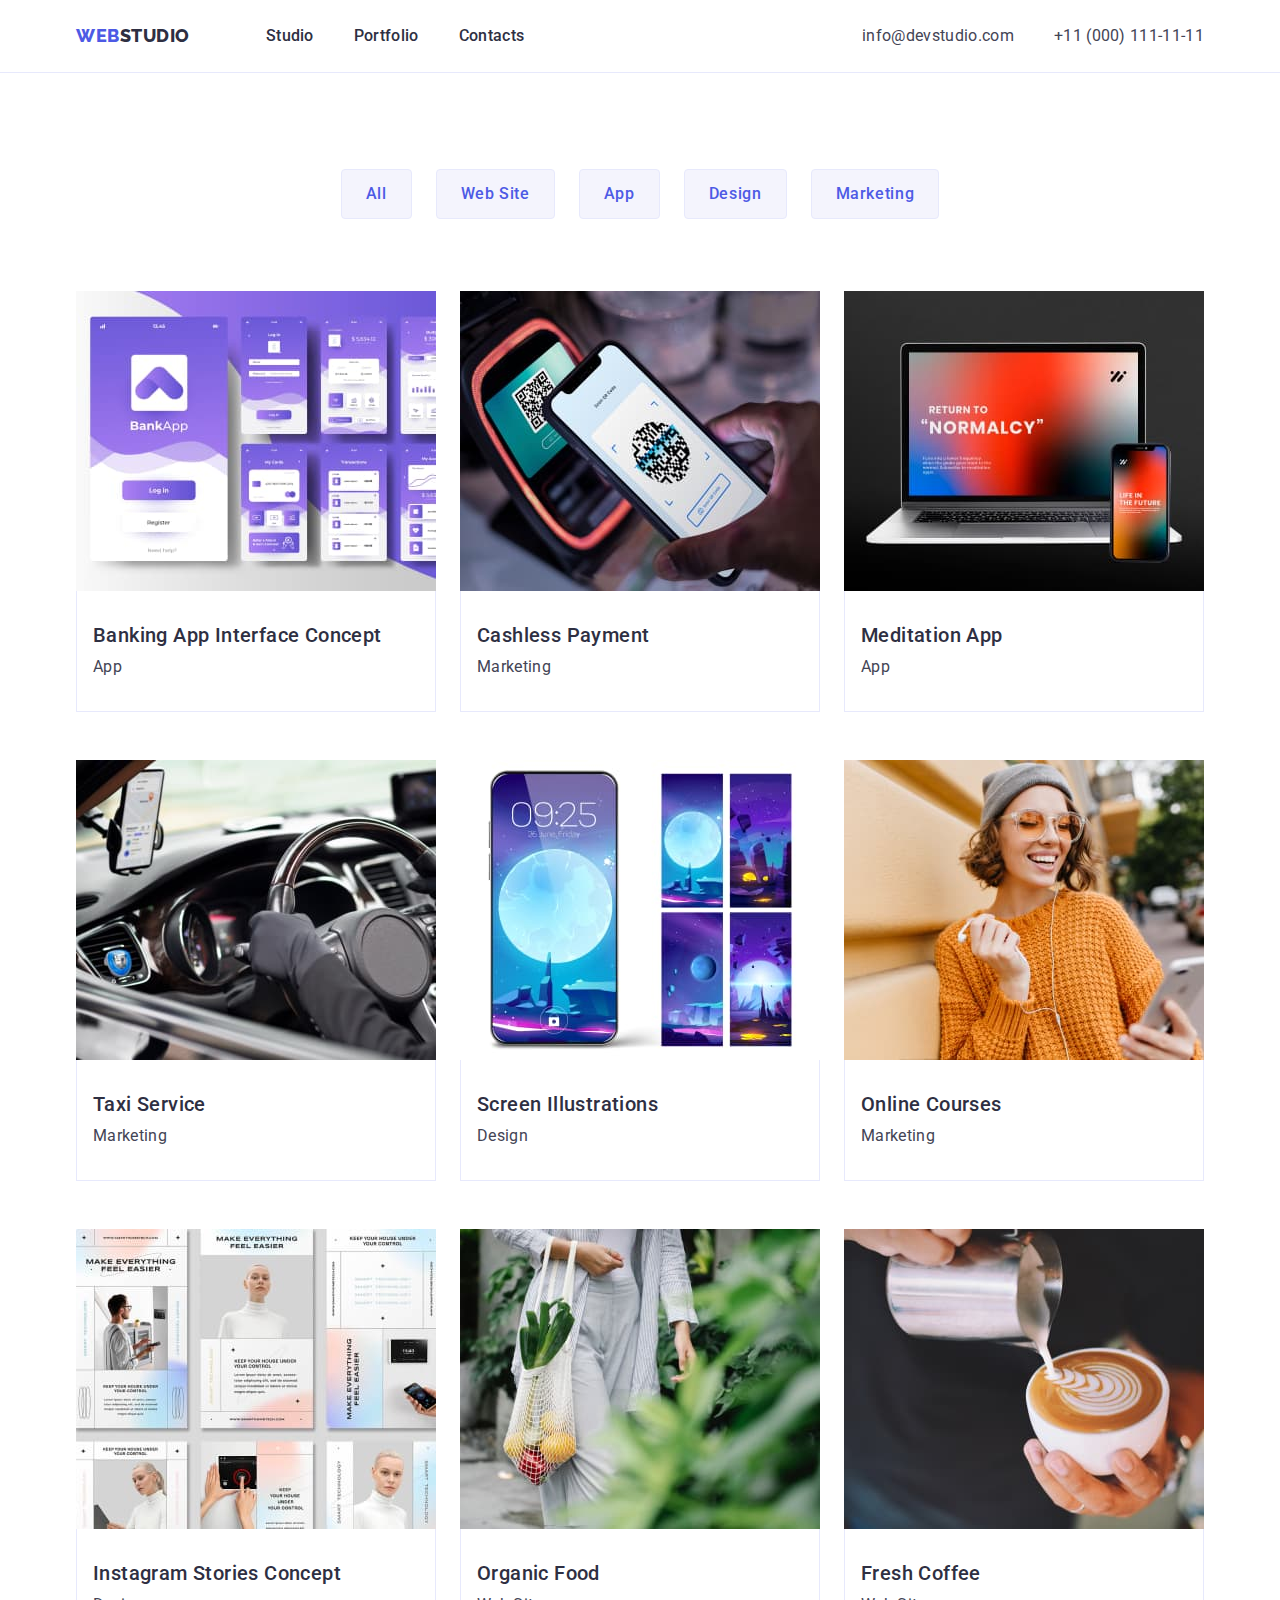
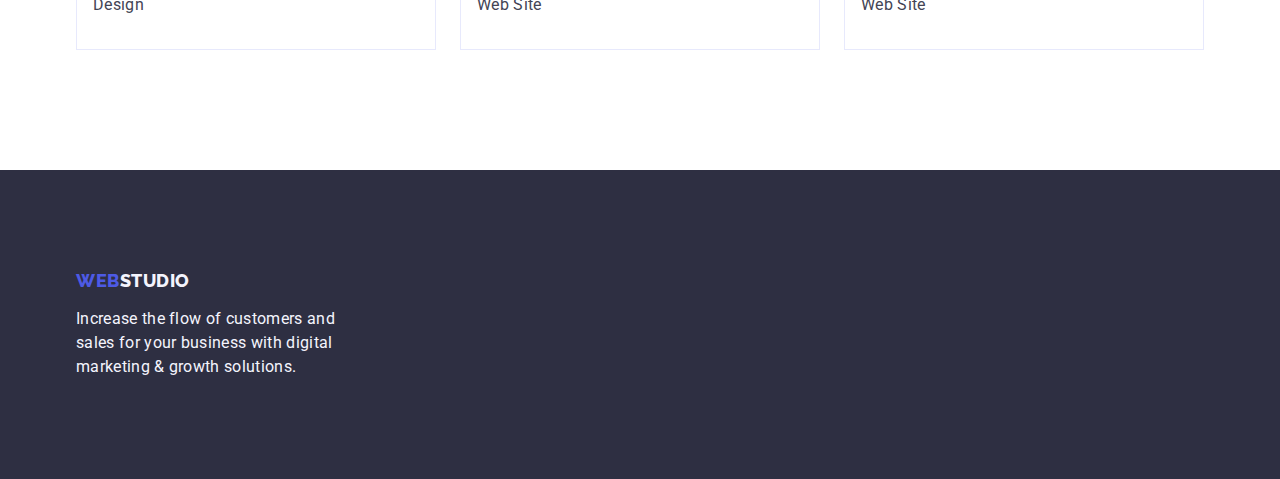
==== portfolio.html @ 90dc8273 "Initial commit" ====
<!DOCTYPE html>
<html lang="en">
  <head>
    <meta charset="UTF-8" />
    <meta http-equiv="X-UA-Compatible" content="IE=edge" />
    <meta name="viewport" content="width=device-width, initial-scale=1.0" />
    <title>WebStudio</title>
    <link href="https://cdn.jsdelivr.net/npm/modern-normalize@1.1.0/modern-normalize.min.css" rel="stylesheet">
    <link rel="stylesheet" href="./css/styles.css" />
    <link rel="preconnect" href="https://fonts.googleapis.com" />
    <link rel="preconnect" href="https://fonts.gstatic.com" crossorigin />
    <link
      href="https://fonts.googleapis.com/css2?family=Raleway:wght@800&family=Roboto:wght@400;500;700&display=swap"
      rel="stylesheet"
    />
  </head>
  <body>
    <!-- Header -->
    <header class="header"> <div class="container flex-container">
      <!-- Menu Hav -->
      <nav class="header-nav flex-container">
      <!-- Logo -->
        <a href="./index.html" class="link logo">Web<span class="header-logo">Studio</span></a>
        <ul class="header-menu list flex-container">
          <li class="header-flex-element">
            <a href="./index.html" class="link">Studio</a>
          </li>
          <li class="header-flex-element">
            <a href="./portfolio.html" class="link">Portfolio</a>
          </li>
          <li class="header-flex-element">
            <a href="" class="link">Contacts</a>
          </li>
        </ul>
      </nav>
      <!-- Contacts -->
      <address class="header-contacts">
        <ul class="list flex-container">
          <li class="header-flex-element">
            <a href="mailto:info@devstudio.com" class="link">info@devstudio.com</a>
          </li>
          <li class="header-flex-element">
           <a href="tel:+110001111111" class="link">+11 (000) 111-11-11</a>
         </li>
        </ul>
      </address>
    </div> </header>

    <!-- Main content -->
    <main>
      <!-- Section portfolio -->
      <section class="portfolio"> <div class="container">
        <h1 class="visually-hidden">Portfolio</h1>
        <ul class="portfolio-btn-list list flex-container">
          <li><button type="button" class="portfolio-btn">All</button></li>
          <li><button type="button" class="portfolio-btn">Web Site</button></li>
          <li><button type="button" class="portfolio-btn">App</button></li>
          <li><button type="button" class="portfolio-btn">Design</button></li>
          <li><button type="button" class="portfolio-btn">Marketing</button></li>
        </ul>
        <ul class="portfolio-card-list list flex-container">
          <li class="portfolio-card-list-item">
            <a href="" class="link">
              <img
                src="./images/row_1/Row1_Card1.jpg"
                alt="Banking app layout"
                width="360"
                height="300"
              />
              <div class="portfolio-card-list-desc">
              <h2 class="subtitle">Banking App Interface Concept</h2>
              <p class="desc">App</p>
              </div>
            </a>
          </li>
          <li class="portfolio-card-list-item">
            <a href="" class="link">
              <img
                src="./images/row_1/Row1_Card2.jpg"
                alt="A person makes a payment using a mobile phone"
                width="360"
                height="300"
              />
              <div class="portfolio-card-list-desc">
              <h2 class="subtitle">Cashless Payment</h2>
              <p class="desc">Marketing</p>
              </div>
            </a>
          </li>
          <li class="portfolio-card-list-item">
            <a href="" class="link">
              <img
                src="./images/row_1/Row1_Card3.jpg"
                alt="Meditation app is opened on laptop and phone"
                width="360"
                height="300"
              />
              <div class="portfolio-card-list-desc">
              <h2 class="subtitle">Meditation App</h2>
              <p class="desc">App</p>
              </div>
            </a>
          </li>
          <li class="portfolio-card-list-item">
            <a href="" class="link">
              <img
                src="./images/row_2/Row2_Card1.jpg"
                alt="Car steering wheel"
                width="360"
                height="300"
              />
              <div class="portfolio-card-list-desc">
              <h2 class="subtitle">Taxi Service</h2>
              <p class="desc">Marketing</p>
              </div>
            </a>
          </li>
          <li class="portfolio-card-list-item">
            <a href="" class="link">
              <img
                src="./images/row_2/Row2_Card2.jpg"
                alt="A version of the illustration on the phone screen and a picture"
                width="360"
                height="300"
              />
              <div class="portfolio-card-list-desc">
              <h2 class="subtitle">Screen Illustrations</h2>
              <p class="desc">Design</p>
              </div>
            </a>
          </li>
          <li class="portfolio-card-list-item">
            <a href="" class="link">
              <img
                src="./images/row_2/Row2_Card3.jpg"
                alt="A girl on the street is at an online meeting"
                width="360"
                height="300"
              />
              <div class="portfolio-card-list-desc">
              <h2 class="subtitle">Online Courses</h2>
              <p class="desc">Marketing</p>
              </div>
            </a>
          </li>
          <li class="portfolio-card-list-item">
            <a href="" class="link">
              <img
                src="./images/row_3/Row3_Card1.jpg"
                alt="Layout of an Instagram stories concept "
                width="360"
                height="300"
              />
              <div class="portfolio-card-list-desc">
              <h2 class="subtitle">Instagram Stories Concept</h2>
              <p class="desc">Design</p>
              </div>
            </a>
          </li>
          <li class="portfolio-card-list-item">
            <a href="" class="link">
              <img
                src="./images/row_3/Row3_Card2.jpg"
                alt="A food with food in an eco-bag"
                width="360"
                height="300"
              />
              <div class="portfolio-card-list-desc">
              <h2 class="subtitle">Organic Food</h2>
              <p class="desc">Web Site</p>
            </div>
            </a>
          </li>
          <li class="portfolio-card-list-item">
            <a href="" class="link">
              <img
                src="./images/row_3/Row3_Card3.jpg"
                alt="Barista makes cappuccino"
                width="360"
                height="300"
              />
              <div class="portfolio-card-list-desc">
              <h2 class="subtitle">Fresh Coffee</h2>
              <p class="desc">Web Site</p>
            </div>
            </a>
          </li>
        </ul>
      </div></section>
    </main>

    <!-- Footer -->
    <footer class="footer"> <div class="container">
      <a href="./index.html" class="link logo"
        >Web<span class="footer-logo">Studio</span></a
      >
      <p class="footer-desc">
        Increase the flow of customers and sales for your business with digital
        marketing &#x26; growth solutions.
      </p>
    </div></footer>
  </body>
</html>
---- css/styles.css ----
:root {
	/* Colors */
	--iris: #4d5ae5;
	--ocean: #404bbf;
	--navy-blue: #2e2f42;
	--green: #31d0aa;
	--slate: #434455;
	--light-slate: #8e8f99;
	--cornflower: #e7e9fc;
	--cloud: #f4f4fd;
	--navy-blue-modal: #2e2f42;
	--grey: #2e2f42;
	--white: #ffffff;
	--dairy: #fcfcfc;
	/* Fonts */
	--primary-font: Roboto, sans-serif;
	--secondary-font: Raleway, sans-serif;
}

body {
    background-color: var(--white);
    font-family: var(--primary-font);
	font-weight: 400;
    font-size: 16px;
    line-height: 1.5;
	letter-spacing: 0.02em; 
	font-style: normal;
    color: var(--slate);
}

/* Reset */
h1, h2, h3, h4, h5, h6, p {
	margin: 0;
}
.link {
	text-decoration: none;
	color: currentColor;}
.list {
	margin: 0;
	padding: 0;
	list-style: none;}
img {
	display: block;
	max-width: 100%;
	height: auto;
}
.visually-hidden {
	position: absolute;
	width: 1px;
	height: 1px;
	margin: -1px;
	border: 0;
	padding: 0;
	
	white-space: nowrap;
	clip-path: inset(100%);
	clip: rect(0 0 0 0);
	overflow: hidden;
}

/* Recurring classes */
.title {
	font-weight: 700;
	font-size: 36px;
	line-height: 1.11;
	letter-spacing: 0.02em;
	text-align: center;
	text-transform: capitalize;
	color: var(--navy-blue);
	margin-bottom: 72px;
}
.subtitle {
	font-weight: 500;
	font-size: 20px;
	line-height: 1.2;
	letter-spacing: 0.02em;
	color: var(--navy-blue);
	margin-bottom: 8px;
}
.desc {
	letter-spacing: 0.02em; 
}
.container { 
	max-width: 1158px; 
	padding: 0 15px; 
	margin: 0 auto; 
}
.flex-container {
	display: flex;
	align-items: center;
}
.flex-container li:last-child {
	margin-right: 0;
}

/* Header */
	.header {
    	background-color: var(--white);
		border-bottom: 1px solid var(--cornflower);
	}
	.header-flex-element {
		margin-right: 40px;
	}

	/* Logo */
	.logo {
   		font-family: var(--secondary-font);
    	font-size: 18px;
    	font-weight: 800;
		line-height: 1.17;
		letter-spacing: 0.03em;
		color: var(--iris);
		text-transform: uppercase;
		margin-right: 76px;
	}
	.header-logo {
		font-family: var(--secondary-font);
    	font-size: 18px;
    	font-weight: 800;
		line-height: 1.17;
		letter-spacing: 0.03em;
		color: var(--navy-blue);
		text-transform: uppercase;
	}

	/* Nav */
	.header-nav {
		margin-right: auto;
	}
	.header-menu a {
		font-weight: 500;
		color: var(--navy-blue);
		padding: 24px 0px;
		display: block;
	}
	.header-menu a:hover {
		color: var(--ocean);
	}
	.header-menu a:focus {
		color: var(--ocean);
	}

	/* Contacts */
	.header-contacts {
		font-style: normal;
	}
	.header-contacts a {
		color: var(--slate);
		padding: 24px 0px;
	}
	.header-contacts a:hover {
		color: var(--ocean);
	}
	.header-contacts a:focus {
		color: var(--ocean);
	}

/* Hero image */
	.studio {
		background-color: var(--navy-blue);
		padding: 188px 0px;
	}
	.hero-title {
		font-weight: 700;
		font-size: 56px;
		line-height: 1.07;
		letter-spacing: 0.02em;
		color: var(--white);
		text-align: center;
		max-width: 496px;
		margin-right: auto;
  		margin-left: auto;
	}
	.hero-btn {
		font-family: inherit;
		font-weight: 500;
		font-size: 16px;
    	line-height: 1.5;
		letter-spacing: 0.04em;
		align-items: center;
		color: var(--white);
		background-color: var(--iris);
		cursor: pointer;
		margin: 0 auto;
  		display: block;
		margin-top: 48px;
		min-width: 169px;
		min-height: 56px;
		box-shadow: 0px 4px 4px rgba(0, 0, 0, 0.15);
		border: 0px;
		border-radius: 4px;
	}
	.hero-btn:hover {
		background-color: var(--ocean);
	}
	.hero-btn:focus {
		background-color: var(--ocean);
	}

/* Section Features */
	.features {
		padding: 120px 0px;
	}
	.features-list {
		align-items: flex-start;
	}
	.features-list-item {
		width: calc((100% - 72px) / 4);
	}
	.features-list li {
		margin-right: 24px;
	}
	.features-list-item:last-child {
		margin-right: 0;
	}

/* Section 3 */
	.what-are-we-doing {
		padding-bottom: 120px;
	}
	.what-are-we-doing-list-item {
		margin-right: 24px;
		border: 1px solid var(--cornflower);
		width: calc((100% - 3 * 16px) / 3); 
	}

/* Section Team */
	.team {
		background-color: var(--cloud);
		padding: 120px 0;
	}
	.team-list-item {
		background-color: var(--white);
		margin-right: 24px;
		box-shadow: 0px 1px 6px rgba(46, 47, 66, 0.08), 0px 1px 1px rgba(46, 47, 66, 0.16), 0px 2px 1px rgba(46, 47, 66, 0.08);
	}
	.team-card-desc {
		padding: 32px 16px;
		text-align: center;
		border-radius: 0px 0px 4px 4px;
	}

	
/* Footer */
	.footer {
		background-color: var(--navy-blue);
		padding: 100px 0px;
	}
	.footer .logo {
		display: inline-block;
		margin-bottom: 16px; 
	}
	.footer-logo {
		font-family: var(--secondary-font);
    	font-size: 18px;
    	font-weight: 800;
		line-height: 1.17;
		letter-spacing: 0.03em;
		color: var(--cloud);
		text-transform: uppercase;
	}
	.footer-desc {
		color: var(--cloud);
		max-width: 264px;
	}


/* Portfolio */
.portfolio {
	padding: 96px 0 120px
}
	/* Buttons */
	.portfolio-btn-list {
		justify-content: center;
		margin-bottom: 72px;
	}
	.portfolio-btn-list li {
		margin-right: 24px;
	}
	.portfolio-btn-list li:last-child {
		margin-right: 0;
	}

	.portfolio-btn {
		font-family: inherit;
		font-weight: 500;
		text-align: center;
		font-size: 16px;
    	line-height: 1.5;
		letter-spacing: 0.04em;
		color: var(--iris);
		background-color: var(--cloud);
		cursor: pointer;
		min-height: 48px;
		padding: 12px 24px;
		border: 1px solid var(--cornflower);
		border-radius: 4px;
	}
	.portfolio-btn:hover {
		color: var(--white);
		background-color: var(--ocean);
		box-shadow: 0px 3px 1px rgba(0, 0, 0, 0.1), 0px 2px 1px rgba(0, 0, 0, 0.08), 0px 2px 2px rgba(0, 0, 0, 0.12);
		border: 1px solid transparent;
	}
	.portfolio-btn:focus {
		color: var(--white);
		background-color: var(--ocean);
		box-shadow: 0px 3px 1px rgba(0, 0, 0, 0.1), 0px 2px 1px rgba(0, 0, 0, 0.08), 0px 2px 2px rgba(0, 0, 0, 0.12);
		border: 1px solid transparent;
	}

	/* Cards */
	.portfolio-card-list h2 {
		font-weight: 500;
		font-size: 20px;
		line-height: 1.2;
		color: var(--navy-blue)
	}
	.portfolio-card-list {
		flex-wrap: wrap;
	}
	.portfolio-card-list li {
		margin-right: 24px;
		margin-bottom: 48px;
	}
	.portfolio-card-list-item {
		width: calc((100% - 48px) / 3);
	}
	.portfolio-card-list li:nth-child(3n) {
		margin-right: 0px;
	}
	.portfolio-card-list li:nth-child(n+7) {
		margin-bottom: 0px;
	}
	.portfolio-card-list-desc {
		padding: 32px 16px;
		border: 1px solid var(--cornflower);
		border-top: none;
	}
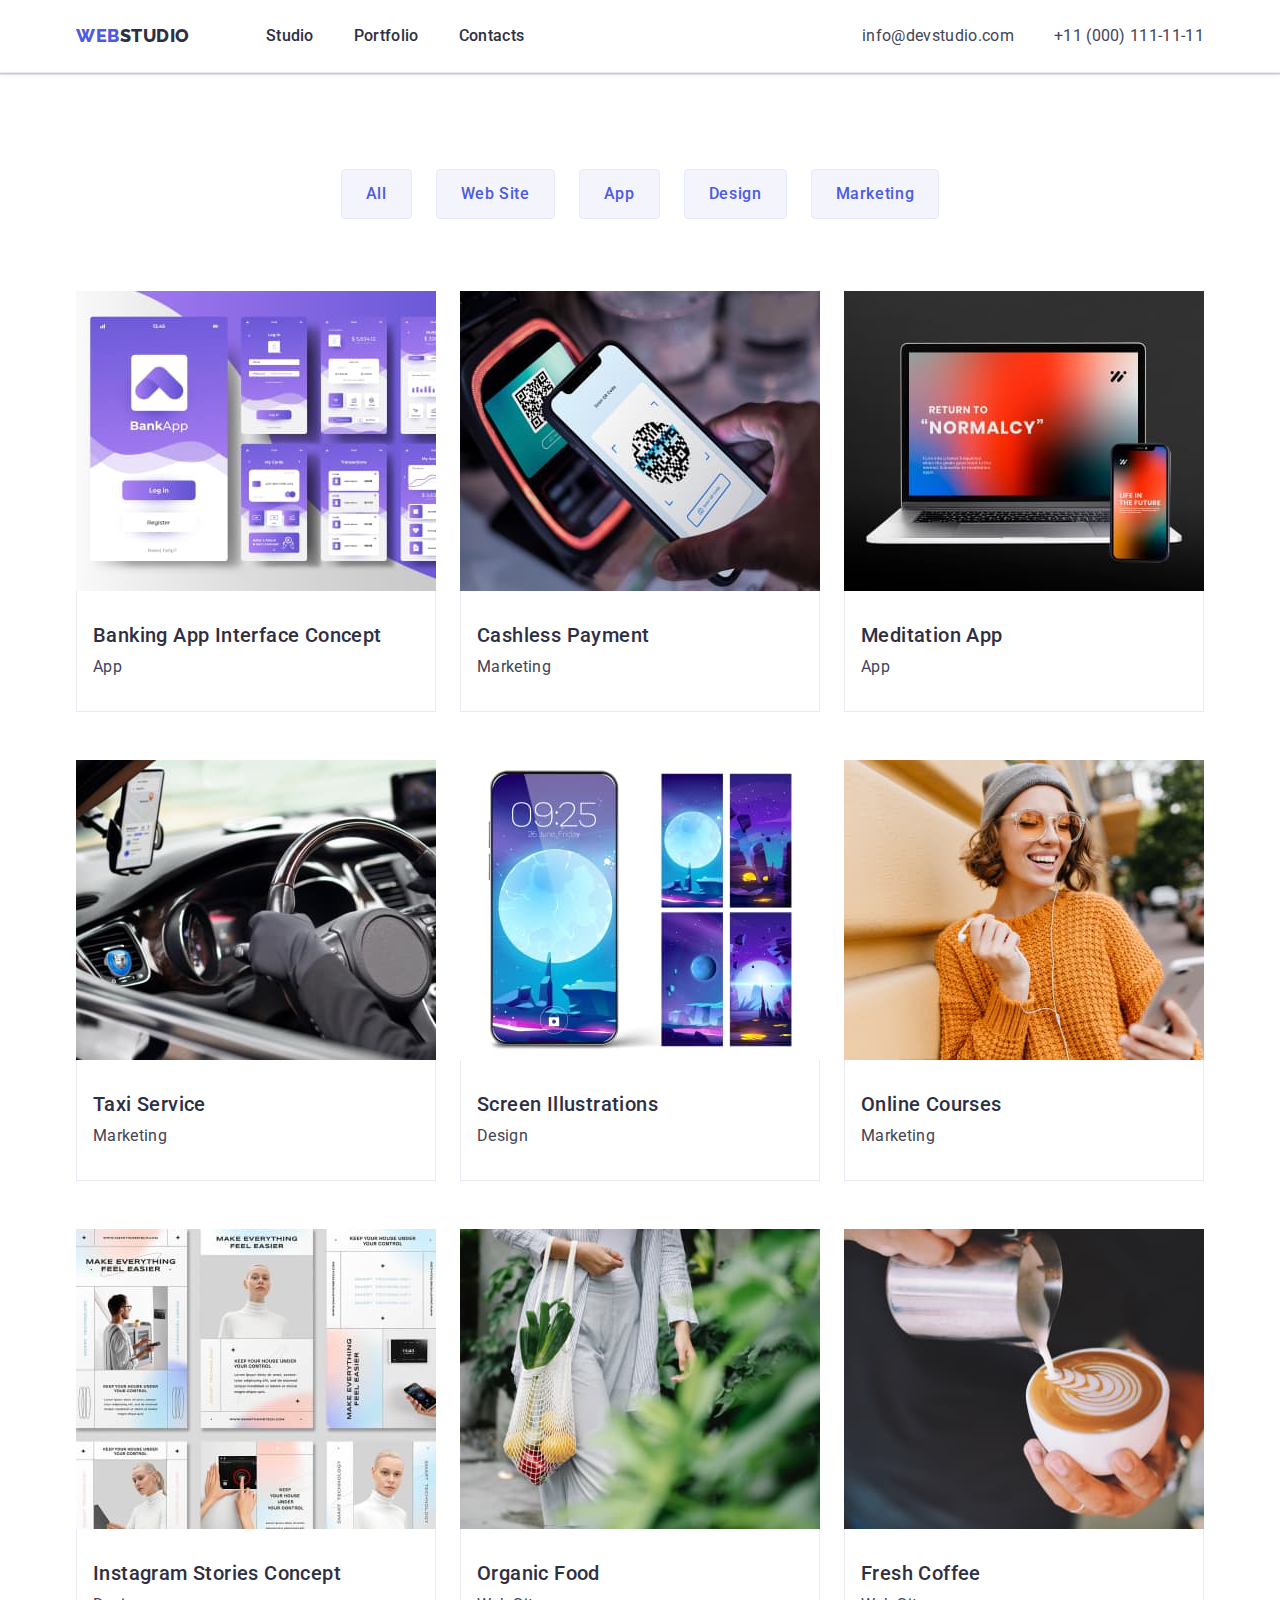
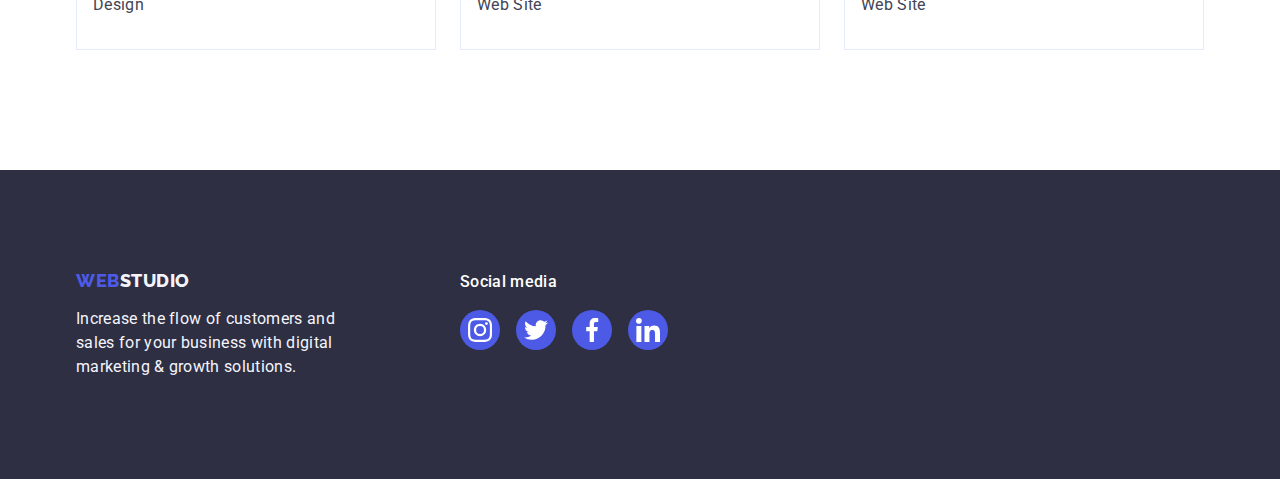
==== commit 5156ea91: "edit1" ====
--- a/portfolio.html
+++ b/portfolio.html
@@ -5,7 +5,10 @@
     <meta http-equiv="X-UA-Compatible" content="IE=edge" />
     <meta name="viewport" content="width=device-width, initial-scale=1.0" />
     <title>WebStudio</title>
-    <link href="https://cdn.jsdelivr.net/npm/modern-normalize@1.1.0/modern-normalize.min.css" rel="stylesheet">
+    <link
+      href="https://cdn.jsdelivr.net/npm/modern-normalize@1.1.0/modern-normalize.min.css"
+      rel="stylesheet"
+    />
     <link rel="stylesheet" href="./css/styles.css" />
     <link rel="preconnect" href="https://fonts.googleapis.com" />
     <link rel="preconnect" href="https://fonts.gstatic.com" crossorigin />
@@ -16,188 +19,263 @@
   </head>
   <body>
     <!-- Header -->
-    <header class="header"> <div class="container flex-container">
-      <!-- Menu Hav -->
-      <nav class="header-nav flex-container">
-      <!-- Logo -->
-        <a href="./index.html" class="link logo">Web<span class="header-logo">Studio</span></a>
-        <ul class="header-menu list flex-container">
-          <li class="header-flex-element">
-            <a href="./index.html" class="link">Studio</a>
-          </li>
-          <li class="header-flex-element">
-            <a href="./portfolio.html" class="link">Portfolio</a>
-          </li>
-          <li class="header-flex-element">
-            <a href="" class="link">Contacts</a>
-          </li>
-        </ul>
-      </nav>
-      <!-- Contacts -->
-      <address class="header-contacts">
-        <ul class="list flex-container">
-          <li class="header-flex-element">
-            <a href="mailto:info@devstudio.com" class="link">info@devstudio.com</a>
-          </li>
-          <li class="header-flex-element">
-           <a href="tel:+110001111111" class="link">+11 (000) 111-11-11</a>
-         </li>
-        </ul>
-      </address>
-    </div> </header>
+    <header class="header">
+      <div class="container flex-container">
+        <!-- Menu Hav -->
+        <nav class="header-nav flex-container">
+          <!-- Logo -->
+          <a href="./index.html" class="link logo"
+            >Web<span class="header-logo">Studio</span></a
+          >
+          <ul class="header-menu list flex-container">
+            <li class="header-flex-element">
+              <a href="./index.html" class="link">Studio</a>
+            </li>
+            <li class="header-flex-element">
+              <a href="./portfolio.html" class="link">Portfolio</a>
+            </li>
+            <li class="header-flex-element">
+              <a href="" class="link">Contacts</a>
+            </li>
+          </ul>
+        </nav>
+        <!-- Contacts -->
+        <address class="header-contacts">
+          <ul class="list flex-container">
+            <li class="header-flex-element">
+              <a href="mailto:info@devstudio.com" class="link"
+                >info@devstudio.com</a
+              >
+            </li>
+            <li class="header-flex-element">
+              <a href="tel:+110001111111" class="link">+11 (000) 111-11-11</a>
+            </li>
+          </ul>
+        </address>
+      </div>
+    </header>
 
     <!-- Main content -->
     <main>
       <!-- Section portfolio -->
-      <section class="portfolio"> <div class="container">
-        <h1 class="visually-hidden">Portfolio</h1>
-        <ul class="portfolio-btn-list list flex-container">
-          <li><button type="button" class="portfolio-btn">All</button></li>
-          <li><button type="button" class="portfolio-btn">Web Site</button></li>
-          <li><button type="button" class="portfolio-btn">App</button></li>
-          <li><button type="button" class="portfolio-btn">Design</button></li>
-          <li><button type="button" class="portfolio-btn">Marketing</button></li>
-        </ul>
-        <ul class="portfolio-card-list list flex-container">
-          <li class="portfolio-card-list-item">
-            <a href="" class="link">
-              <img
-                src="./images/row_1/Row1_Card1.jpg"
-                alt="Banking app layout"
-                width="360"
-                height="300"
-              />
-              <div class="portfolio-card-list-desc">
-              <h2 class="subtitle">Banking App Interface Concept</h2>
-              <p class="desc">App</p>
-              </div>
-            </a>
-          </li>
-          <li class="portfolio-card-list-item">
-            <a href="" class="link">
-              <img
-                src="./images/row_1/Row1_Card2.jpg"
-                alt="A person makes a payment using a mobile phone"
-                width="360"
-                height="300"
-              />
-              <div class="portfolio-card-list-desc">
-              <h2 class="subtitle">Cashless Payment</h2>
-              <p class="desc">Marketing</p>
-              </div>
-            </a>
-          </li>
-          <li class="portfolio-card-list-item">
-            <a href="" class="link">
-              <img
-                src="./images/row_1/Row1_Card3.jpg"
-                alt="Meditation app is opened on laptop and phone"
-                width="360"
-                height="300"
-              />
-              <div class="portfolio-card-list-desc">
-              <h2 class="subtitle">Meditation App</h2>
-              <p class="desc">App</p>
-              </div>
-            </a>
-          </li>
-          <li class="portfolio-card-list-item">
-            <a href="" class="link">
-              <img
-                src="./images/row_2/Row2_Card1.jpg"
-                alt="Car steering wheel"
-                width="360"
-                height="300"
-              />
-              <div class="portfolio-card-list-desc">
-              <h2 class="subtitle">Taxi Service</h2>
-              <p class="desc">Marketing</p>
-              </div>
-            </a>
-          </li>
-          <li class="portfolio-card-list-item">
-            <a href="" class="link">
-              <img
-                src="./images/row_2/Row2_Card2.jpg"
-                alt="A version of the illustration on the phone screen and a picture"
-                width="360"
-                height="300"
-              />
-              <div class="portfolio-card-list-desc">
-              <h2 class="subtitle">Screen Illustrations</h2>
-              <p class="desc">Design</p>
-              </div>
-            </a>
-          </li>
-          <li class="portfolio-card-list-item">
-            <a href="" class="link">
-              <img
-                src="./images/row_2/Row2_Card3.jpg"
-                alt="A girl on the street is at an online meeting"
-                width="360"
-                height="300"
-              />
-              <div class="portfolio-card-list-desc">
-              <h2 class="subtitle">Online Courses</h2>
-              <p class="desc">Marketing</p>
-              </div>
-            </a>
-          </li>
-          <li class="portfolio-card-list-item">
-            <a href="" class="link">
-              <img
-                src="./images/row_3/Row3_Card1.jpg"
-                alt="Layout of an Instagram stories concept "
-                width="360"
-                height="300"
-              />
-              <div class="portfolio-card-list-desc">
-              <h2 class="subtitle">Instagram Stories Concept</h2>
-              <p class="desc">Design</p>
-              </div>
-            </a>
-          </li>
-          <li class="portfolio-card-list-item">
-            <a href="" class="link">
-              <img
-                src="./images/row_3/Row3_Card2.jpg"
-                alt="A food with food in an eco-bag"
-                width="360"
-                height="300"
-              />
-              <div class="portfolio-card-list-desc">
-              <h2 class="subtitle">Organic Food</h2>
-              <p class="desc">Web Site</p>
-            </div>
-            </a>
-          </li>
-          <li class="portfolio-card-list-item">
-            <a href="" class="link">
-              <img
-                src="./images/row_3/Row3_Card3.jpg"
-                alt="Barista makes cappuccino"
-                width="360"
-                height="300"
-              />
-              <div class="portfolio-card-list-desc">
-              <h2 class="subtitle">Fresh Coffee</h2>
-              <p class="desc">Web Site</p>
-            </div>
-            </a>
-          </li>
-        </ul>
-      </div></section>
+      <section class="portfolio">
+        <div class="container">
+          <h1 class="visually-hidden">Portfolio</h1>
+          <ul class="portfolio-btn-list list flex-container">
+            <li><button type="button" class="portfolio-btn">All</button></li>
+            <li>
+              <button type="button" class="portfolio-btn">Web Site</button>
+            </li>
+            <li><button type="button" class="portfolio-btn">App</button></li>
+            <li><button type="button" class="portfolio-btn">Design</button></li>
+            <li>
+              <button type="button" class="portfolio-btn">Marketing</button>
+            </li>
+          </ul>
+          <ul class="portfolio-card-list list flex-container">
+            <li class="portfolio-card-list-item">
+              <a class="link portfolio-card-link" href="">
+                <img
+                  src="./images/row_1/Row1_Card1.jpg"
+                  alt="Banking app layout"
+                  width="360"
+                  height="300"
+                />
+                <div class="portfolio-card-list-desc">
+                  <h2 class="subtitle">Banking App Interface Concept</h2>
+                  <p class="desc">App</p>
+                </div>
+              </a>
+            </li>
+            <li class="portfolio-card-list-item">
+              <a class="link portfolio-card-link" href="">
+                <img
+                  src="./images/row_1/Row1_Card2.jpg"
+                  alt="A person makes a payment using a mobile phone"
+                  width="360"
+                  height="300"
+                />
+                <div class="portfolio-card-list-desc">
+                  <h2 class="subtitle">Cashless Payment</h2>
+                  <p class="desc">Marketing</p>
+                </div>
+              </a>
+            </li>
+            <li class="portfolio-card-list-item">
+              <a class="link portfolio-card-link" href="">
+                <img
+                  src="./images/row_1/Row1_Card3.jpg"
+                  alt="Meditation app is opened on laptop and phone"
+                  width="360"
+                  height="300"
+                />
+                <div class="portfolio-card-list-desc">
+                  <h2 class="subtitle">Meditation App</h2>
+                  <p class="desc">App</p>
+                </div>
+              </a>
+            </li>
+            <li class="portfolio-card-list-item">
+              <a class="link portfolio-card-link" href="">
+                <img
+                  src="./images/row_2/Row2_Card1.jpg"
+                  alt="Car steering wheel"
+                  width="360"
+                  height="300"
+                />
+                <div class="portfolio-card-list-desc">
+                  <h2 class="subtitle">Taxi Service</h2>
+                  <p class="desc">Marketing</p>
+                </div>
+              </a>
+            </li>
+            <li class="portfolio-card-list-item">
+              <a class="link portfolio-card-link" href="">
+                <img
+                  src="./images/row_2/Row2_Card2.jpg"
+                  alt="A version of the illustration on the phone screen and a picture"
+                  width="360"
+                  height="300"
+                />
+                <div class="portfolio-card-list-desc">
+                  <h2 class="subtitle">Screen Illustrations</h2>
+                  <p class="desc">Design</p>
+                </div>
+              </a>
+            </li>
+            <li class="portfolio-card-list-item">
+              <a class="link portfolio-card-link" href="">
+                <img
+                  src="./images/row_2/Row2_Card3.jpg"
+                  alt="A girl on the street is at an online meeting"
+                  width="360"
+                  height="300"
+                />
+                <div class="portfolio-card-list-desc">
+                  <h2 class="subtitle">Online Courses</h2>
+                  <p class="desc">Marketing</p>
+                </div>
+              </a>
+            </li>
+            <li class="portfolio-card-list-item">
+              <a class="link portfolio-card-link" href="">
+                <img
+                  src="./images/row_3/Row3_Card1.jpg"
+                  alt="Layout of an Instagram stories concept "
+                  width="360"
+                  height="300"
+                />
+                <div class="portfolio-card-list-desc">
+                  <h2 class="subtitle">Instagram Stories Concept</h2>
+                  <p class="desc">Design</p>
+                </div>
+              </a>
+            </li>
+            <li class="portfolio-card-list-item">
+              <a class="link portfolio-card-link" href="">
+                <img
+                  src="./images/row_3/Row3_Card2.jpg"
+                  alt="A food with food in an eco-bag"
+                  width="360"
+                  height="300"
+                />
+                <div class="portfolio-card-list-desc">
+                  <h2 class="subtitle">Organic Food</h2>
+                  <p class="desc">Web Site</p>
+                </div>
+              </a>
+            </li>
+            <li class="portfolio-card-list-item">
+              <a class="link portfolio-card-link"  href="">
+                <img
+                  src="./images/row_3/Row3_Card3.jpg"
+                  alt="Barista makes cappuccino"
+                  width="360"
+                  height="300"
+                />
+                <div class="portfolio-card-list-desc">
+                  <h2 class="subtitle">Fresh Coffee</h2>
+                  <p class="desc">Web Site</p>
+                </div>
+              </a>
+            </li>
+          </ul>
+        </div>
+      </section>
     </main>
 
     <!-- Footer -->
-    <footer class="footer"> <div class="container">
-      <a href="./index.html" class="link logo"
-        >Web<span class="footer-logo">Studio</span></a
-      >
-      <p class="footer-desc">
-        Increase the flow of customers and sales for your business with digital
-        marketing &#x26; growth solutions.
-      </p>
-    </div></footer>
+    <footer class="footer">
+      <div class="container">
+        <ul class="footer-list list">
+          <li>
+            <a href="./index.html" class="link logo"
+              >Web<span class="footer-logo">Studio</span></a
+            >
+            <p class="footer-desc">
+              Increase the flow of customers and sales for your business with
+              digital marketing &#x26; growth solutions.
+            </p>
+          </li>
+          <li>
+            <h4>Social media</h4>
+            <ul class="footer-socials-list list">
+              <li>
+                <a
+                  class="footer-socials-icon link"
+                  href=""
+                  target="_blank"
+                  rel="noopener noreferrer"
+                  aria-label="Instagram icon"
+                >
+                  <svg class="" width="24px" height="24px">
+                    <use href="./images/icons.svg#icon-instagram"></use>
+                  </svg>
+                </a>
+              </li>
+              <li>
+                <a
+                  class="footer-socials-icon link"
+                  href=""
+                  target="_blank"
+                  rel="noopener noreferrer"
+                  aria-label="Twitter icon"
+                >
+                  <svg class="" width="24px" height="24px">
+                    <use href="./images/icons.svg#icon-twitter"></use>
+                  </svg>
+                </a>
+              </li>
+              <li>
+                <a
+                  class="footer-socials-icon link"
+                  href=""
+                  target="_blank"
+                  rel="noopener noreferrer"
+                  aria-label="Facebook icon"
+                >
+                  <svg class="" width="24px" height="24px">
+                    <use href="./images/icons.svg#icon-facebook"></use>
+                  </svg>
+                </a>
+              </li>
+              <li>
+                <a
+                  class="footer-socials-icon link"
+                  href=""
+                  target="_blank"
+                  rel="noopener noreferrer"
+                  aria-label="Linkedin icon"
+                >
+                  <svg class="" width="24px" height="24px">
+                    <use href="./images/icons.svg#icon-linkedin"></use>
+                  </svg>
+                </a>
+              </li>
+            </ul>
+          </li>
+        </ul>
+      </div>
+    </footer>
   </body>
 </html>
--- a/css/styles.css
+++ b/css/styles.css
@@ -1,341 +1,475 @@
 :root {
-	/* Colors */
-	--iris: #4d5ae5;
-	--ocean: #404bbf;
-	--navy-blue: #2e2f42;
-	--green: #31d0aa;
-	--slate: #434455;
-	--light-slate: #8e8f99;
-	--cornflower: #e7e9fc;
-	--cloud: #f4f4fd;
-	--navy-blue-modal: #2e2f42;
-	--grey: #2e2f42;
-	--white: #ffffff;
-	--dairy: #fcfcfc;
-	/* Fonts */
-	--primary-font: Roboto, sans-serif;
-	--secondary-font: Raleway, sans-serif;
+  /* Colors */
+  --iris: #4d5ae5;
+  --ocean: #404bbf;
+  --navy-blue: #2e2f42;
+  --green: #31d0aa;
+  --slate: #434455;
+  --light-slate: #8e8f99;
+  --cornflower: #e7e9fc;
+  --cloud: #f4f4fd;
+  --navy-blue-modal: #2e2f42;
+  --grey: #2e2f42;
+  --white: #ffffff;
+  --dairy: #fcfcfc;
+  /* Fonts */
+  --primary-font: Roboto, sans-serif;
+  --secondary-font: Raleway, sans-serif;
 }
 
 body {
-    background-color: var(--white);
-    font-family: var(--primary-font);
-	font-weight: 400;
-    font-size: 16px;
-    line-height: 1.5;
-	letter-spacing: 0.02em; 
-	font-style: normal;
-    color: var(--slate);
+  background-color: var(--white);
+  font-family: var(--primary-font);
+  font-weight: 400;
+  font-size: 16px;
+  line-height: 1.5;
+  letter-spacing: 0.02em;
+  font-style: normal;
+  color: var(--slate);
 }
 
 /* Reset */
-h1, h2, h3, h4, h5, h6, p {
-	margin: 0;
+h1,
+h2,
+h3,
+h4,
+h5,
+h6,
+p {
+  margin: 0;
 }
 .link {
-	text-decoration: none;
-	color: currentColor;}
+  text-decoration: none;
+  color: currentColor;
+}
 .list {
-	margin: 0;
-	padding: 0;
-	list-style: none;}
+  margin: 0;
+  padding: 0;
+  list-style: none;
+}
 img {
-	display: block;
-	max-width: 100%;
-	height: auto;
+  display: block;
+  max-width: 100%;
+  height: auto;
 }
 .visually-hidden {
-	position: absolute;
-	width: 1px;
-	height: 1px;
-	margin: -1px;
-	border: 0;
-	padding: 0;
-	
-	white-space: nowrap;
-	clip-path: inset(100%);
-	clip: rect(0 0 0 0);
-	overflow: hidden;
+  position: absolute;
+  width: 1px;
+  height: 1px;
+  margin: -1px;
+  border: 0;
+  padding: 0;
+
+  white-space: nowrap;
+  clip-path: inset(100%);
+  clip: rect(0 0 0 0);
+  overflow: hidden;
 }
 
 /* Recurring classes */
 .title {
-	font-weight: 700;
-	font-size: 36px;
-	line-height: 1.11;
-	letter-spacing: 0.02em;
-	text-align: center;
-	text-transform: capitalize;
-	color: var(--navy-blue);
-	margin-bottom: 72px;
+  font-weight: 700;
+  font-size: 36px;
+  line-height: 1.11;
+  letter-spacing: 0.02em;
+  text-align: center;
+  text-transform: capitalize;
+  color: var(--navy-blue);
+  margin-bottom: 72px;
 }
 .subtitle {
-	font-weight: 500;
-	font-size: 20px;
-	line-height: 1.2;
-	letter-spacing: 0.02em;
-	color: var(--navy-blue);
-	margin-bottom: 8px;
+  font-weight: 500;
+  font-size: 20px;
+  line-height: 1.2;
+  letter-spacing: 0.02em;
+  color: var(--navy-blue);
+  margin-bottom: 8px;
 }
 .desc {
-	letter-spacing: 0.02em; 
-}
-.container { 
-	max-width: 1158px; 
-	padding: 0 15px; 
-	margin: 0 auto; 
+  letter-spacing: 0.02em;
+}
+.container {
+  max-width: 1158px;
+  padding: 0 15px;
+  margin: 0 auto;
 }
 .flex-container {
-	display: flex;
-	align-items: center;
+  display: flex;
+  align-items: center;
 }
 .flex-container li:last-child {
-	margin-right: 0;
+  margin-right: 0;
 }
 
 /* Header */
-	.header {
-    	background-color: var(--white);
-		border-bottom: 1px solid var(--cornflower);
-	}
-	.header-flex-element {
-		margin-right: 40px;
-	}
-
-	/* Logo */
-	.logo {
-   		font-family: var(--secondary-font);
-    	font-size: 18px;
-    	font-weight: 800;
-		line-height: 1.17;
-		letter-spacing: 0.03em;
-		color: var(--iris);
-		text-transform: uppercase;
-		margin-right: 76px;
-	}
-	.header-logo {
-		font-family: var(--secondary-font);
-    	font-size: 18px;
-    	font-weight: 800;
-		line-height: 1.17;
-		letter-spacing: 0.03em;
-		color: var(--navy-blue);
-		text-transform: uppercase;
-	}
-
-	/* Nav */
-	.header-nav {
-		margin-right: auto;
-	}
-	.header-menu a {
-		font-weight: 500;
-		color: var(--navy-blue);
-		padding: 24px 0px;
-		display: block;
-	}
-	.header-menu a:hover {
-		color: var(--ocean);
-	}
-	.header-menu a:focus {
-		color: var(--ocean);
-	}
-
-	/* Contacts */
-	.header-contacts {
-		font-style: normal;
-	}
-	.header-contacts a {
-		color: var(--slate);
-		padding: 24px 0px;
-	}
-	.header-contacts a:hover {
-		color: var(--ocean);
-	}
-	.header-contacts a:focus {
-		color: var(--ocean);
-	}
+.header {
+  background-color: var(--white);
+  border-bottom: 1px solid var(--cornflower);
+  box-shadow: 0px 2px 1px rgba(46, 47, 66, 0.08),
+    0px 1px 1px rgba(46, 47, 66, 0.16), 0px 1px 6px rgba(46, 47, 66, 0.08);
+}
+.header-flex-element {
+  margin-right: 40px;
+}
+
+/* Logo */
+.logo {
+  font-family: var(--secondary-font);
+  font-size: 18px;
+  font-weight: 800;
+  line-height: 1.17;
+  letter-spacing: 0.03em;
+  color: var(--iris);
+  text-transform: uppercase;
+  margin-right: 76px;
+}
+.header-logo {
+  font-family: var(--secondary-font);
+  font-size: 18px;
+  font-weight: 800;
+  line-height: 1.17;
+  letter-spacing: 0.03em;
+  color: var(--navy-blue);
+  text-transform: uppercase;
+}
+
+/* Nav */
+.header-nav {
+  margin-right: auto;
+}
+.header-menu a {
+  font-weight: 500;
+  color: var(--navy-blue);
+  padding: 24px 0px;
+  display: block;
+}
+.header-menu a:hover {
+  color: var(--ocean);
+}
+.header-menu a:focus {
+  color: var(--ocean);
+}
+
+/* Contacts */
+.header-contacts {
+  font-style: normal;
+}
+.header-contacts a {
+  color: var(--slate);
+  padding: 24px 0px;
+}
+.header-contacts a:hover {
+  color: var(--ocean);
+}
+.header-contacts a:focus {
+  color: var(--ocean);
+}
 
 /* Hero image */
-	.studio {
-		background-color: var(--navy-blue);
-		padding: 188px 0px;
-	}
-	.hero-title {
-		font-weight: 700;
-		font-size: 56px;
-		line-height: 1.07;
-		letter-spacing: 0.02em;
-		color: var(--white);
-		text-align: center;
-		max-width: 496px;
-		margin-right: auto;
-  		margin-left: auto;
-	}
-	.hero-btn {
-		font-family: inherit;
-		font-weight: 500;
-		font-size: 16px;
-    	line-height: 1.5;
-		letter-spacing: 0.04em;
-		align-items: center;
-		color: var(--white);
-		background-color: var(--iris);
-		cursor: pointer;
-		margin: 0 auto;
-  		display: block;
-		margin-top: 48px;
-		min-width: 169px;
-		min-height: 56px;
-		box-shadow: 0px 4px 4px rgba(0, 0, 0, 0.15);
-		border: 0px;
-		border-radius: 4px;
-	}
-	.hero-btn:hover {
-		background-color: var(--ocean);
-	}
-	.hero-btn:focus {
-		background-color: var(--ocean);
-	}
+.hero {
+  background-color: var(--navy-blue);
+  padding: 188px 0px;
+  background-image: linear-gradient(
+      rgba(46, 47, 66, 0.7),
+      rgba(46, 47, 66, 0.7)
+    ),
+    url(../images/sectiom_hero/people-office\ 1.jpg);
+  background-repeat: no-repeat;
+  background-position: center;
+  max-width: 1440px;
+  margin: auto;
+  background-size: cover;
+}
+
+.hero-title {
+  font-weight: 700;
+  font-size: 56px;
+  line-height: 1.07;
+  letter-spacing: 0.02em;
+  color: var(--white);
+  text-align: center;
+  max-width: 500px;
+  margin-right: auto;
+  margin-left: auto;
+}
+.hero-btn {
+  font-family: inherit;
+  font-weight: 500;
+  font-size: 16px;
+  line-height: 1.5;
+  letter-spacing: 0.04em;
+  align-items: center;
+  color: var(--white);
+  background-color: var(--iris);
+  cursor: pointer;
+  margin: 0 auto;
+  display: block;
+  margin-top: 48px;
+  min-width: 169px;
+  min-height: 56px;
+  box-shadow: 0px 4px 4px rgba(0, 0, 0, 0.15);
+  border: 0px;
+  border-radius: 4px;
+}
+.hero-btn:hover {
+  background-color: var(--ocean);
+}
+.hero-btn:focus {
+  background-color: var(--ocean);
+}
 
 /* Section Features */
-	.features {
-		padding: 120px 0px;
-	}
-	.features-list {
-		align-items: flex-start;
-	}
-	.features-list-item {
-		width: calc((100% - 72px) / 4);
-	}
-	.features-list li {
-		margin-right: 24px;
-	}
-	.features-list-item:last-child {
-		margin-right: 0;
-	}
+.features {
+  padding: 120px 0px;
+}
+.features-list {
+  align-items: flex-start;
+}
+.features-list-item {
+  max-width: 264px;
+}
+.features-list li {
+  margin-right: 24px;
+}
+.features-list-item:last-child {
+  margin-right: 0;
+}
+.features-list-icon {
+  display: flex;
+  align-items: center;
+  justify-content: center;
+  height: 112px;
+  border-radius: 4px;
+  background-color: var(--cloud);
+  margin-bottom: 8px;
+}
 
 /* Section 3 */
-	.what-are-we-doing {
-		padding-bottom: 120px;
-	}
-	.what-are-we-doing-list-item {
-		margin-right: 24px;
-		border: 1px solid var(--cornflower);
-		width: calc((100% - 3 * 16px) / 3); 
-	}
+.what-are-we-doing {
+  padding-bottom: 120px;
+}
+.what-are-we-doing-list-item {
+  margin-right: 24px;
+  border: 1px solid var(--cornflower);
+  width: calc((100% - 3 * 16px) / 3);
+}
 
 /* Section Team */
-	.team {
-		background-color: var(--cloud);
-		padding: 120px 0;
-	}
-	.team-list-item {
-		background-color: var(--white);
-		margin-right: 24px;
-		box-shadow: 0px 1px 6px rgba(46, 47, 66, 0.08), 0px 1px 1px rgba(46, 47, 66, 0.16), 0px 2px 1px rgba(46, 47, 66, 0.08);
-	}
-	.team-card-desc {
-		padding: 32px 16px;
-		text-align: center;
-		border-radius: 0px 0px 4px 4px;
-	}
-
-	
+.team {
+  background-color: var(--cloud);
+  padding: 120px 0;
+}
+.team-list-item {
+  background-color: var(--white);
+  margin-right: 24px;
+  box-shadow: 0px 1px 6px rgba(46, 47, 66, 0.08),
+    0px 1px 1px rgba(46, 47, 66, 0.16), 0px 2px 1px rgba(46, 47, 66, 0.08);
+  border-radius: 0px 0px 4px 4px;
+}
+.team-card-desc {
+  padding: 32px 0px;
+  text-align: center;
+  border-radius: 0px 0px 4px 4px;
+}
+.team-position {
+  letter-spacing: 0.02em;
+  margin-bottom: 8px;
+}
+/* Socials icons */
+.team-social {
+  display: flex;
+  justify-content: center;
+  gap: 24px;
+}
+.team-socail-link {
+  display: flex;
+  justify-content: center;
+  align-items: center;
+  width: 40px;
+  height: 40px;
+  background-color: var(--iris);
+  border-radius: 50%;
+}
+.team-socail-link:hover {
+  background-color: var(--ocean);
+}
+.team-socail-link:focus {
+  background-color: var(--ocean);
+}
+.team-socail-icon {
+  fill: var(--white);
+}
+
+/* Section Customers */
+.customers {
+  padding: 120px 0;
+}
+.customers-list {
+  display: flex;
+  justify-content: center;
+  gap: 24px;
+}
+.customers-item {
+  width: calc((100% - 120px) / 6);
+  height: 88px;
+}
+.customers-link {
+  display: flex;
+  justify-content: center;
+  align-items: center;
+  width: 100%;
+  height: 100%;
+  border: 1px solid var(--light-slate);
+  border-radius: 4px;
+  color: var(--light-slate);
+}
+.customers-link:hover {
+  color: var(--ocean);
+  border: 1px solid var(--ocean);
+}
+.customers-link:focus {
+  color: var(--ocean);
+  border: 1px solid var(--ocean);
+}
+.customers-icon {
+  fill: currentColor;
+}
+
 /* Footer */
-	.footer {
-		background-color: var(--navy-blue);
-		padding: 100px 0px;
-	}
-	.footer .logo {
-		display: inline-block;
-		margin-bottom: 16px; 
-	}
-	.footer-logo {
-		font-family: var(--secondary-font);
-    	font-size: 18px;
-    	font-weight: 800;
-		line-height: 1.17;
-		letter-spacing: 0.03em;
-		color: var(--cloud);
-		text-transform: uppercase;
-	}
-	.footer-desc {
-		color: var(--cloud);
-		max-width: 264px;
-	}
-
+.footer {
+  background-color: var(--navy-blue);
+  padding: 100px 0px;
+}
+.footer .logo {
+  display: inline-block;
+  margin-bottom: 16px;
+}
+.footer-logo {
+  font-family: var(--secondary-font);
+  font-size: 18px;
+  font-weight: 800;
+  line-height: 1.17;
+  letter-spacing: 0.03em;
+  color: var(--cloud);
+  text-transform: uppercase;
+}
+.footer-desc {
+  color: var(--cloud);
+  max-width: 264px;
+}
+.footer-list {
+  display: flex;
+  align-items: baseline;
+  gap: 120px;
+}
+.footer-list h4 {
+  font-weight: 500;
+  color: var(--white);
+  margin-bottom: 16px;
+}
+.footer-socials-list {
+  display: flex;
+  gap: 16px;
+}
+.footer-socials-icon {
+  display: flex;
+  justify-content: center;
+  align-items: center;
+  width: 40px;
+  height: 40px;
+  background-color: var(--iris);
+  border-radius: 50%;
+  fill: var(--white);
+}
+.footer-socials-icon:hover {
+  background-color: var(--green);
+}
+.footer-socials-icon:focus {
+  background-color: var(--green);
+}
 
 /* Portfolio */
 .portfolio {
-	padding: 96px 0 120px
-}
-	/* Buttons */
-	.portfolio-btn-list {
-		justify-content: center;
-		margin-bottom: 72px;
-	}
-	.portfolio-btn-list li {
-		margin-right: 24px;
-	}
-	.portfolio-btn-list li:last-child {
-		margin-right: 0;
-	}
-
-	.portfolio-btn {
-		font-family: inherit;
-		font-weight: 500;
-		text-align: center;
-		font-size: 16px;
-    	line-height: 1.5;
-		letter-spacing: 0.04em;
-		color: var(--iris);
-		background-color: var(--cloud);
-		cursor: pointer;
-		min-height: 48px;
-		padding: 12px 24px;
-		border: 1px solid var(--cornflower);
-		border-radius: 4px;
-	}
-	.portfolio-btn:hover {
-		color: var(--white);
-		background-color: var(--ocean);
-		box-shadow: 0px 3px 1px rgba(0, 0, 0, 0.1), 0px 2px 1px rgba(0, 0, 0, 0.08), 0px 2px 2px rgba(0, 0, 0, 0.12);
-		border: 1px solid transparent;
-	}
-	.portfolio-btn:focus {
-		color: var(--white);
-		background-color: var(--ocean);
-		box-shadow: 0px 3px 1px rgba(0, 0, 0, 0.1), 0px 2px 1px rgba(0, 0, 0, 0.08), 0px 2px 2px rgba(0, 0, 0, 0.12);
-		border: 1px solid transparent;
-	}
-
-	/* Cards */
-	.portfolio-card-list h2 {
-		font-weight: 500;
-		font-size: 20px;
-		line-height: 1.2;
-		color: var(--navy-blue)
-	}
-	.portfolio-card-list {
-		flex-wrap: wrap;
-	}
-	.portfolio-card-list li {
-		margin-right: 24px;
-		margin-bottom: 48px;
-	}
-	.portfolio-card-list-item {
-		width: calc((100% - 48px) / 3);
-	}
-	.portfolio-card-list li:nth-child(3n) {
-		margin-right: 0px;
-	}
-	.portfolio-card-list li:nth-child(n+7) {
-		margin-bottom: 0px;
-	}
-	.portfolio-card-list-desc {
-		padding: 32px 16px;
-		border: 1px solid var(--cornflower);
-		border-top: none;
-	}
-
-
+  padding: 96px 0 120px;
+}
+/* Buttons */
+.portfolio-btn-list {
+  justify-content: center;
+  margin-bottom: 72px;
+}
+.portfolio-btn-list li {
+  margin-right: 24px;
+}
+.portfolio-btn-list li:last-child {
+  margin-right: 0;
+}
+
+.portfolio-btn {
+  font-family: inherit;
+  font-weight: 500;
+  text-align: center;
+  font-size: 16px;
+  line-height: 1.5;
+  letter-spacing: 0.04em;
+  color: var(--iris);
+  background-color: var(--cloud);
+  cursor: pointer;
+  min-height: 48px;
+  padding: 12px 24px;
+  border: 1px solid var(--cornflower);
+  border-radius: 4px;
+}
+.portfolio-btn:hover {
+  color: var(--white);
+  background-color: var(--ocean);
+  box-shadow: 0px 3px 1px rgba(0, 0, 0, 0.1), 0px 2px 1px rgba(0, 0, 0, 0.08),
+    0px 2px 2px rgba(0, 0, 0, 0.12);
+  border: 1px solid transparent;
+}
+.portfolio-btn:focus {
+  color: var(--white);
+  background-color: var(--ocean);
+  box-shadow: 0px 3px 1px rgba(0, 0, 0, 0.1), 0px 2px 1px rgba(0, 0, 0, 0.08),
+    0px 2px 2px rgba(0, 0, 0, 0.12);
+  border: 1px solid transparent;
+}
+
+/* Cards */
+.portfolio-card-list h2 {
+  font-weight: 500;
+  font-size: 20px;
+  line-height: 1.2;
+  color: var(--navy-blue);
+}
+.portfolio-card-list {
+  flex-wrap: wrap;
+}
+.portfolio-card-list li {
+  margin-right: 24px;
+  margin-bottom: 48px;
+}
+.portfolio-card-list-item {
+  width: calc((100% - 48px) / 3);
+}
+.portfolio-card-list li:nth-child(3n) {
+  margin-right: 0px;
+}
+.portfolio-card-list li:nth-child(n + 7) {
+  margin-bottom: 0px;
+}
+.portfolio-card-list-desc {
+  padding: 32px 16px;
+  border: 1px solid var(--cornflower);
+  border-top: none;
+}
+.portfolio-card-link {
+  display: block;
+}
+.portfolio-card-link:hover {
+  box-shadow: 0px 1px 6px rgba(46, 47, 66, 0.08),
+    0px 1px 1px rgba(46, 47, 66, 0.16), 0px 2px 1px rgba(46, 47, 66, 0.08);
+}
+.portfolio-card-link:focus {
+  box-shadow: 0px 1px 6px rgba(46, 47, 66, 0.08),
+    0px 1px 1px rgba(46, 47, 66, 0.16), 0px 2px 1px rgba(46, 47, 66, 0.08);
+}
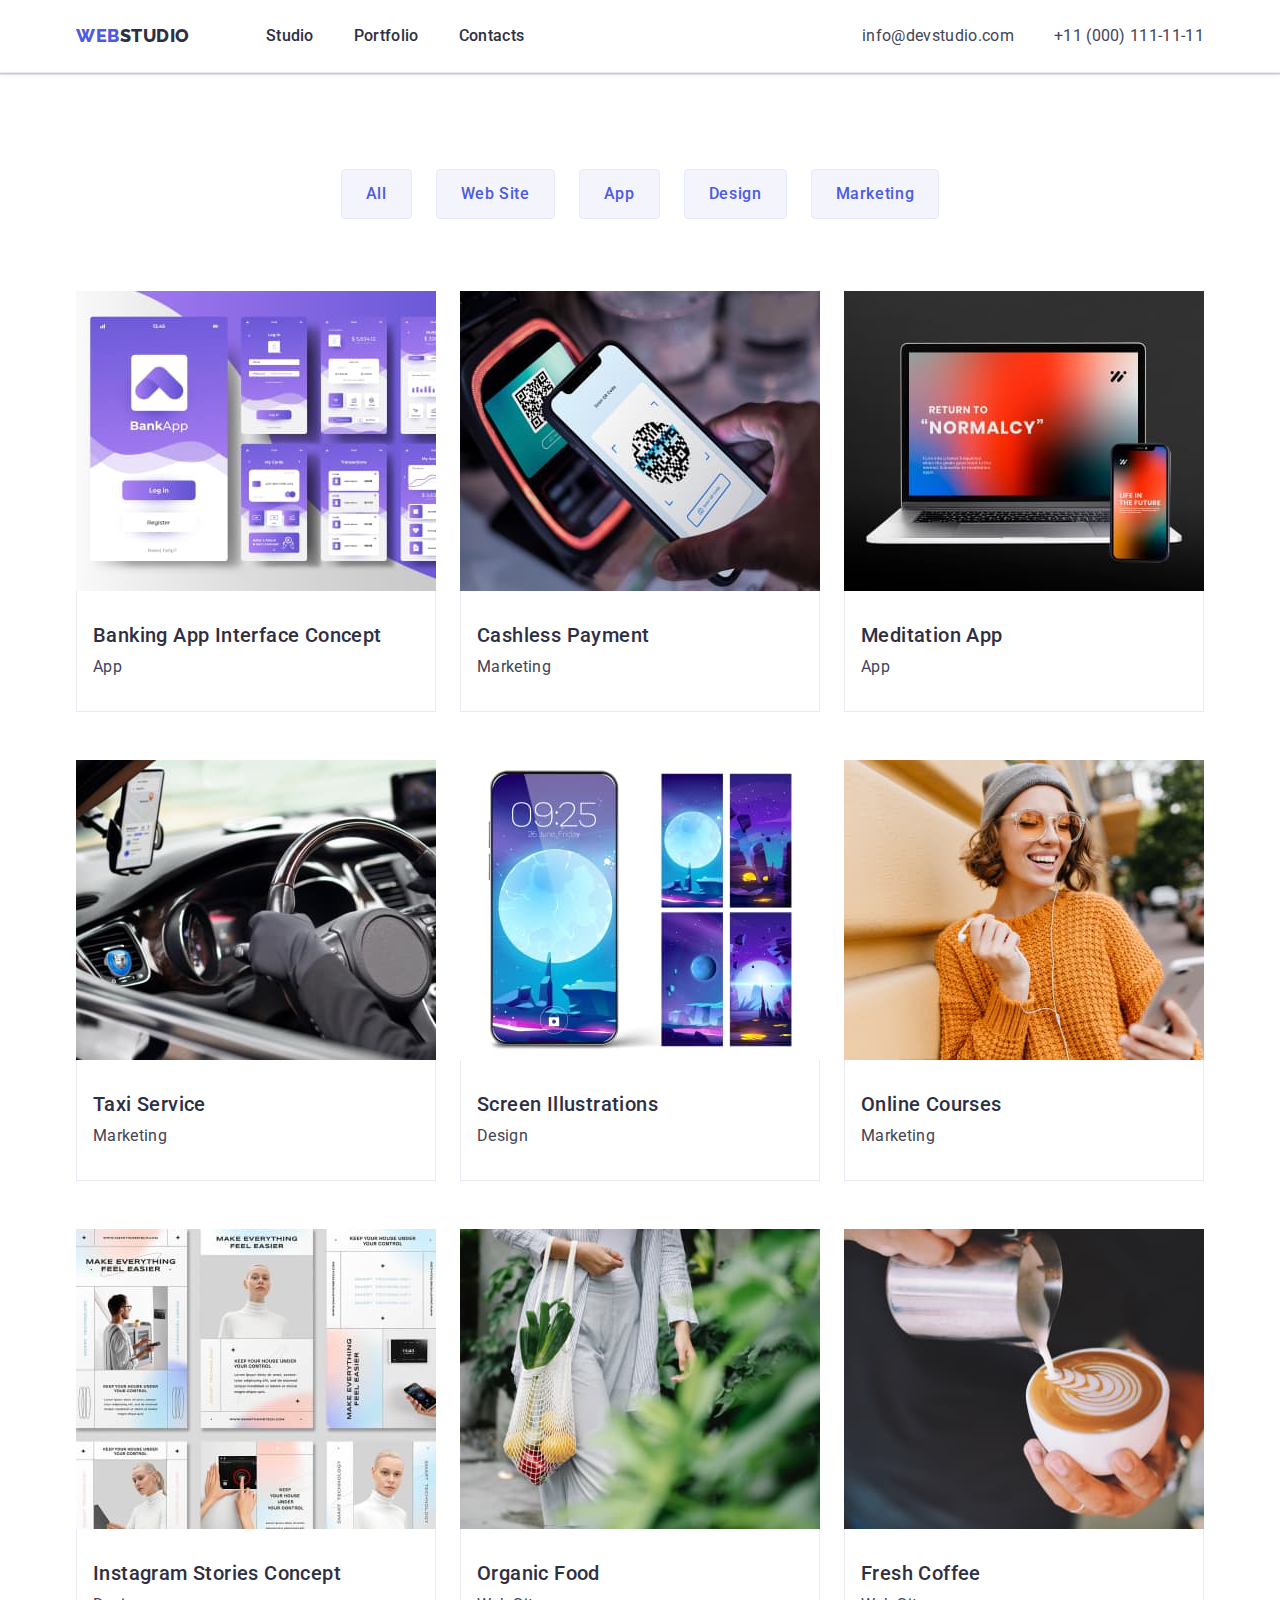
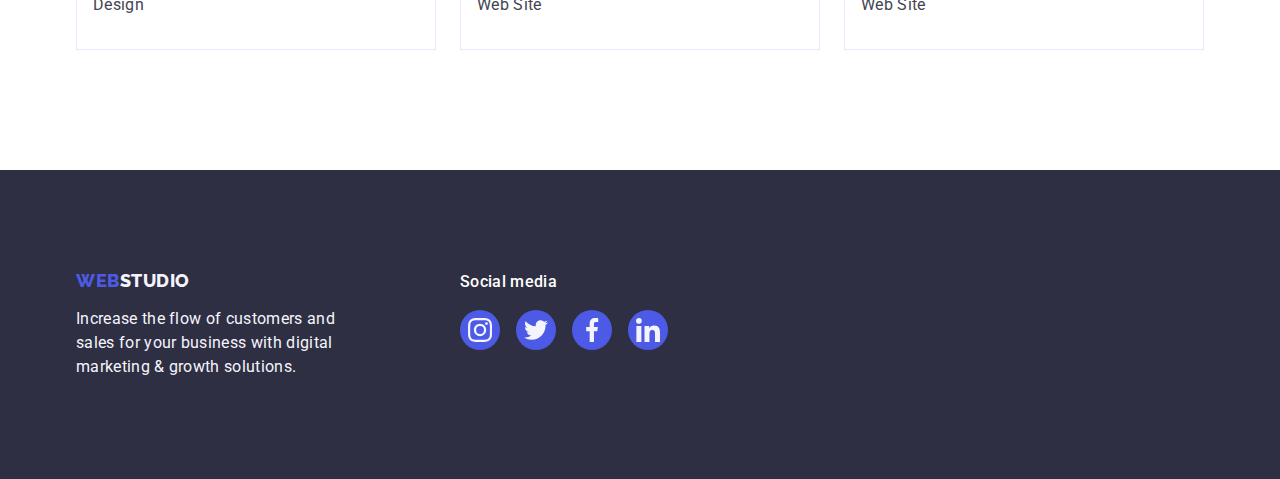
==== commit 0a3ca1f7: "update footer" ====
--- a/portfolio.html
+++ b/portfolio.html
@@ -206,9 +206,8 @@
 
     <!-- Footer -->
     <footer class="footer">
-      <div class="container">
-        <ul class="footer-list list">
-          <li>
+      <div class="container footer-container">
+          <div class="footer-section">
             <a href="./index.html" class="link logo"
               >Web<span class="footer-logo">Studio</span></a
             >
@@ -216,65 +215,64 @@
               Increase the flow of customers and sales for your business with
               digital marketing &#x26; growth solutions.
             </p>
-          </li>
-          <li>
-            <h4>Social media</h4>
+          </div>
+          <div class="footer-socials">
+            <p class="footer-socials-title">Social media</p>
             <ul class="footer-socials-list list">
-              <li>
-                <a
-                  class="footer-socials-icon link"
+              <li class="footer-socials-item">
+                <a
+                  class="footer-socials-link link"
                   href=""
                   target="_blank"
                   rel="noopener noreferrer"
                   aria-label="Instagram icon"
                 >
-                  <svg class="" width="24px" height="24px">
+                  <svg class="footer-socials-icon" width="24" height="24">
                     <use href="./images/icons.svg#icon-instagram"></use>
                   </svg>
                 </a>
               </li>
-              <li>
-                <a
-                  class="footer-socials-icon link"
+              <li class="footer-socials-item">
+                <a
+                  class="footer-socials-link link"
                   href=""
                   target="_blank"
                   rel="noopener noreferrer"
                   aria-label="Twitter icon"
                 >
-                  <svg class="" width="24px" height="24px">
+                  <svg class="footer-socials-icon" width="24" height="24">
                     <use href="./images/icons.svg#icon-twitter"></use>
                   </svg>
                 </a>
               </li>
-              <li>
-                <a
-                  class="footer-socials-icon link"
+              <li class="footer-socials-item">
+                <a
+                  class="footer-socials-link link"
                   href=""
                   target="_blank"
                   rel="noopener noreferrer"
                   aria-label="Facebook icon"
                 >
-                  <svg class="" width="24px" height="24px">
+                  <svg class="footer-socials-icon" width="24" height="24">
                     <use href="./images/icons.svg#icon-facebook"></use>
                   </svg>
                 </a>
               </li>
-              <li>
-                <a
-                  class="footer-socials-icon link"
+              <li class="footer-socials-item">
+                <a
+                  class="footer-socials-link link"
                   href=""
                   target="_blank"
                   rel="noopener noreferrer"
                   aria-label="Linkedin icon"
                 >
-                  <svg class="" width="24px" height="24px">
+                  <svg class="footer-socials-icon" width="24" height="24">
                     <use href="./images/icons.svg#icon-linkedin"></use>
                   </svg>
                 </a>
               </li>
             </ul>
-          </li>
-        </ul>
+          </div>
       </div>
     </footer>
   </body>
--- a/css/styles.css
+++ b/css/styles.css
@@ -173,7 +173,7 @@
       rgba(46, 47, 66, 0.7),
       rgba(46, 47, 66, 0.7)
     ),
-    url(../images/sectiom_hero/people-office\ 1.jpg);
+    url(../images/section_hero/people-office.jpg);
   background-repeat: no-repeat;
   background-position: center;
   max-width: 1440px;
@@ -297,12 +297,15 @@
   background-color: var(--ocean);
 }
 .team-socail-icon {
-  fill: var(--white);
+  fill: var(--cloud);
 }
 
 /* Section Customers */
 .customers {
   padding: 120px 0;
+}
+.customers h2 {
+  line-height: 1.1;
 }
 .customers-list {
   display: flex;
@@ -339,6 +342,14 @@
 .footer {
   background-color: var(--navy-blue);
   padding: 100px 0px;
+}
+.footer-container {
+  display: flex;
+  align-items: baseline;
+  gap: 120px;
+}
+.footer-section {
+  gap: 120px;
 }
 .footer .logo {
   display: inline-block;
@@ -357,13 +368,10 @@
   color: var(--cloud);
   max-width: 264px;
 }
-.footer-list {
-  display: flex;
-  align-items: baseline;
-  gap: 120px;
-}
-.footer-list h4 {
-  font-weight: 500;
+.footer-socials-title {
+  font-weight: 500;
+  line-height: 1.5;
+  letter-spacing: 0.02em;
   color: var(--white);
   margin-bottom: 16px;
 }
@@ -371,21 +379,27 @@
   display: flex;
   gap: 16px;
 }
-.footer-socials-icon {
-  display: flex;
-  justify-content: center;
-  align-items: center;
+.footer-socials-item {
   width: 40px;
   height: 40px;
+}
+.footer-socials-link {
+  display: flex;
+  justify-content: center;
+  align-items: center;
+  width: 100%;
+  height: 100%;
   background-color: var(--iris);
   border-radius: 50%;
-  fill: var(--white);
-}
-.footer-socials-icon:hover {
+}
+.footer-socials-link:hover {
   background-color: var(--green);
 }
-.footer-socials-icon:focus {
+.footer-socials-link:focus {
   background-color: var(--green);
+}
+.footer-socials-icon {
+  fill: var(--cloud);
 }
 
 /* Portfolio */
